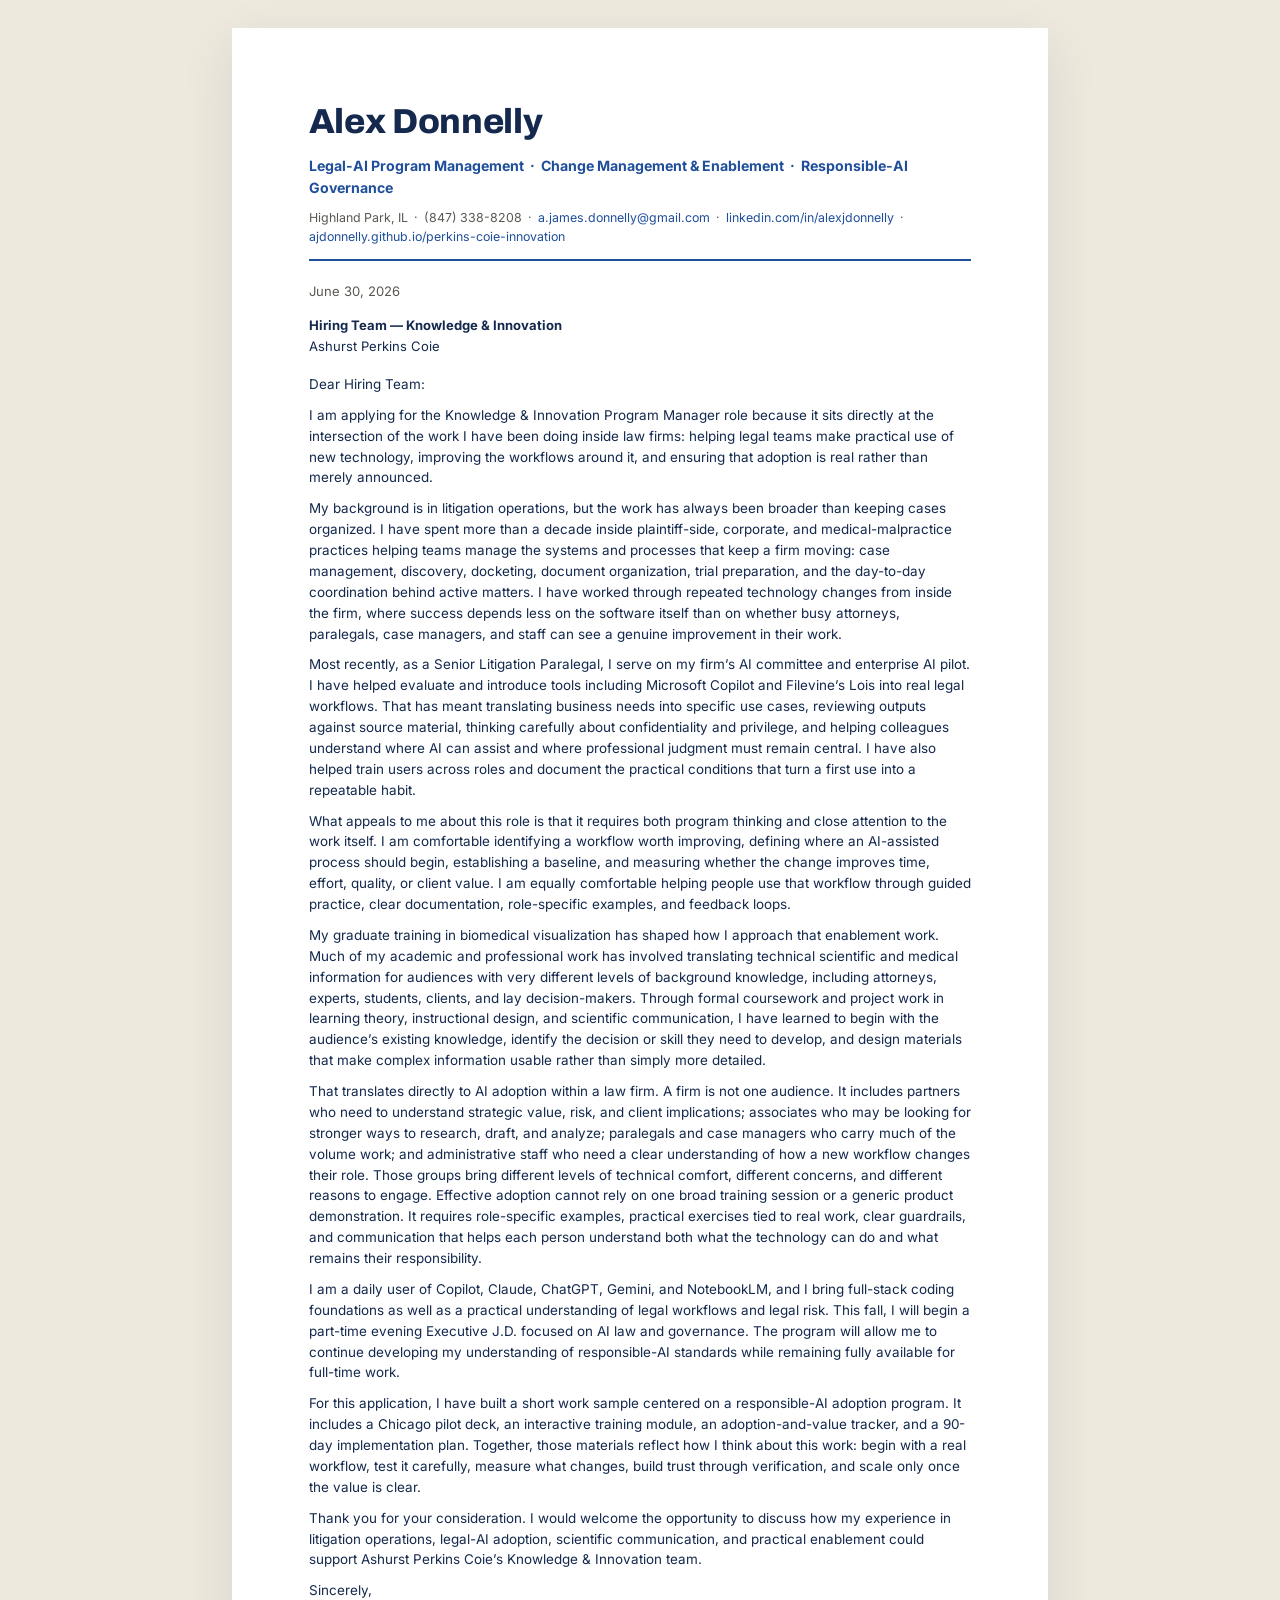
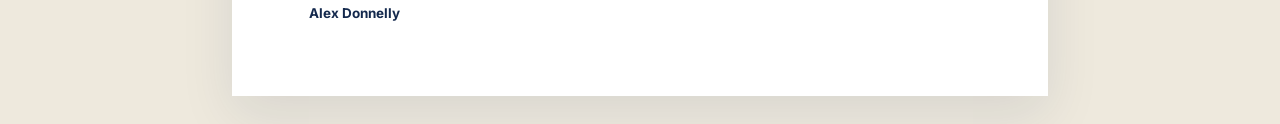
==== cover-letter.html @ 572c7a82 "Initial commit" ====
<!doctype html>
<html lang="en">
<head>
<meta charset="utf-8">
<meta name="viewport" content="width=device-width, initial-scale=1">
<title>Alex Donnelly — Cover Letter · Knowledge &amp; Innovation Program Manager</title>
<link rel="icon" href="favicon.svg" type="image/svg+xml">
<link rel="preconnect" href="https://fonts.googleapis.com">
<link rel="preconnect" href="https://fonts.gstatic.com" crossorigin>
<link href="https://fonts.googleapis.com/css2?family=Archivo:wght@700;800&family=Inter:wght@400;500;600;700;800&display=swap" rel="stylesheet">
<style>
  :root { --ink:#14294d; --muted:#5b5852; --line:#d9d3c8; --accent:#1f4e9b; --paper:#ffffff; }
  * { box-sizing: border-box; }
  html, body { margin:0; padding:0; background:#eee9dd; color:var(--ink);
    font-family: Inter, ui-sans-serif, system-ui, -apple-system, "Segoe UI", Arial, sans-serif; line-height:1.55; }
  .sheet { max-width: 8.5in; margin: 28px auto; background: var(--paper); padding: 0.7in 0.8in 0.65in;
    box-shadow: 0 18px 50px rgba(20,41,77,0.10); }
  .name { margin:0; font-family:"Archivo", Inter, sans-serif; font-weight:800; font-size:26pt;
    letter-spacing:-0.01em; color:var(--ink); }
  .title-line { margin:6px 0 0; color:var(--accent); font-weight:700; font-size:10.6pt; }
  .contact { margin:9px 0 0; padding-bottom:13px; border-bottom:2px solid var(--accent);
    color:var(--muted); font-size:9.3pt; }
  .contact a { color:var(--accent); text-decoration:none; }
  .meta { margin:20px 0 0; font-size:9.8pt; }
  .meta .date { color:var(--muted); }
  .meta .to { margin-top:14px; }
  .meta .to strong { display:block; color:var(--ink); }
  .body p { margin:0 0 10px; font-size:10.1pt; }
  .sign { margin-top:16px; }
  .sign strong { display:block; margin-top:2px; }
  @page { size: letter; margin: 0.6in;
    @bottom-left { content: "Alex Donnelly \2014 Cover Letter \2014 K&I Program Manager"; font-family: Inter, Arial, sans-serif; font-size: 7.5pt; color: #8a857c; }
    @bottom-right { content: "Page " counter(page) " of " counter(pages); font-family: Inter, Arial, sans-serif; font-size: 7.5pt; color: #8a857c; }
  }
  @media print {
    html, body { background:#fff; -webkit-print-color-adjust:exact; print-color-adjust:exact; }
    .sheet { box-shadow:none; margin:0; max-width:none; padding:0; }
    .body p { orphans: 3; widows: 3; }
  }
</style>
</head>
<body>
  <div class="sheet">
    <h1 class="name">Alex Donnelly</h1>
    <p class="title-line">Legal-AI Program Management &nbsp;·&nbsp; Change Management &amp; Enablement &nbsp;·&nbsp; Responsible-AI Governance</p>
    <p class="contact">
      Highland Park, IL &nbsp;·&nbsp; (847) 338-8208 &nbsp;·&nbsp;
      <a href="mailto:a.james.donnelly@gmail.com">a.james.donnelly@gmail.com</a> &nbsp;·&nbsp;
      <a href="https://www.linkedin.com/in/alexjdonnelly">linkedin.com/in/alexjdonnelly</a> &nbsp;·&nbsp;
      <a href="https://ajdonnelly.github.io/perkins-coie-innovation/">ajdonnelly.github.io/perkins-coie-innovation</a>
    </p>

    <div class="meta">
      <div class="date">June 30, 2026</div>
      <div class="to">
        <strong>Hiring Team — Knowledge &amp; Innovation</strong>
        Ashurst Perkins Coie
      </div>
    </div>

    <div class="body" style="margin-top:18px;">
      <p>Dear Hiring Team:</p>
      <p>
        I am applying for the Knowledge &amp; Innovation Program Manager role because it sits directly at the
        intersection of the work I have been doing inside law firms: helping legal teams make practical use of
        new technology, improving the workflows around it, and ensuring that adoption is real rather than merely
        announced.
      </p>
      <p>
        My background is in litigation operations, but the work has always been broader than keeping cases
        organized. I have spent more than a decade inside plaintiff-side, corporate, and medical-malpractice
        practices helping teams manage the systems and processes that keep a firm moving: case management,
        discovery, docketing, document organization, trial preparation, and the day-to-day coordination behind
        active matters. I have worked through repeated technology changes from inside the firm, where success
        depends less on the software itself than on whether busy attorneys, paralegals, case managers, and staff
        can see a genuine improvement in their work.
      </p>
      <p>
        Most recently, as a Senior Litigation Paralegal, I serve on my firm&rsquo;s AI committee and enterprise
        AI pilot. I have helped evaluate and introduce tools including Microsoft Copilot and Filevine&rsquo;s
        Lois into real legal workflows. That has meant translating business needs into specific use cases,
        reviewing outputs against source material, thinking carefully about confidentiality and privilege, and
        helping colleagues understand where AI can assist and where professional judgment must remain central. I
        have also helped train users across roles and document the practical conditions that turn a first use
        into a repeatable habit.
      </p>
      <p>
        What appeals to me about this role is that it requires both program thinking and close attention to the
        work itself. I am comfortable identifying a workflow worth improving, defining where an AI-assisted
        process should begin, establishing a baseline, and measuring whether the change improves time, effort,
        quality, or client value. I am equally comfortable helping people use that workflow through guided
        practice, clear documentation, role-specific examples, and feedback loops.
      </p>
      <p>
        My graduate training in biomedical visualization has shaped how I approach that enablement work. Much of
        my academic and professional work has involved translating technical scientific and medical information
        for audiences with very different levels of background knowledge, including attorneys, experts, students,
        clients, and lay decision-makers. Through formal coursework and project work in learning theory,
        instructional design, and scientific communication, I have learned to begin with the audience&rsquo;s
        existing knowledge, identify the decision or skill they need to develop, and design materials that make
        complex information usable rather than simply more detailed.
      </p>
      <p>
        That translates directly to AI adoption within a law firm. A firm is not one audience. It includes
        partners who need to understand strategic value, risk, and client implications; associates who may be
        looking for stronger ways to research, draft, and analyze; paralegals and case managers who carry much
        of the volume work; and administrative staff who need a clear understanding of how a new workflow changes
        their role. Those groups bring different levels of technical comfort, different concerns, and different
        reasons to engage. Effective adoption cannot rely on one broad training session or a generic product
        demonstration. It requires role-specific examples, practical exercises tied to real work, clear
        guardrails, and communication that helps each person understand both what the technology can do and what
        remains their responsibility.
      </p>
      <p>
        I am a daily user of Copilot, Claude, ChatGPT, Gemini, and NotebookLM, and I bring full-stack coding
        foundations as well as a practical understanding of legal workflows and legal risk. This fall, I will
        begin a part-time evening Executive J.D. focused on AI law and governance. The program will allow me to
        continue developing my understanding of responsible-AI standards while remaining fully available for
        full-time work.
      </p>
      <p>
        For this application, I have built a short work sample centered on a responsible-AI adoption program. It
        includes a Chicago pilot deck, an interactive training module, an adoption-and-value tracker, and a
        90-day implementation plan. Together, those materials reflect how I think about this work: begin with a
        real workflow, test it carefully, measure what changes, build trust through verification, and scale only
        once the value is clear.
      </p>
      <p>
        Thank you for your consideration. I would welcome the opportunity to discuss how my experience in
        litigation operations, legal-AI adoption, scientific communication, and practical enablement could
        support Ashurst Perkins Coie&rsquo;s Knowledge &amp; Innovation team.
      </p>
      <p class="sign">Sincerely,<strong>Alex Donnelly</strong></p>
    </div>
  </div>
</body>
</html>
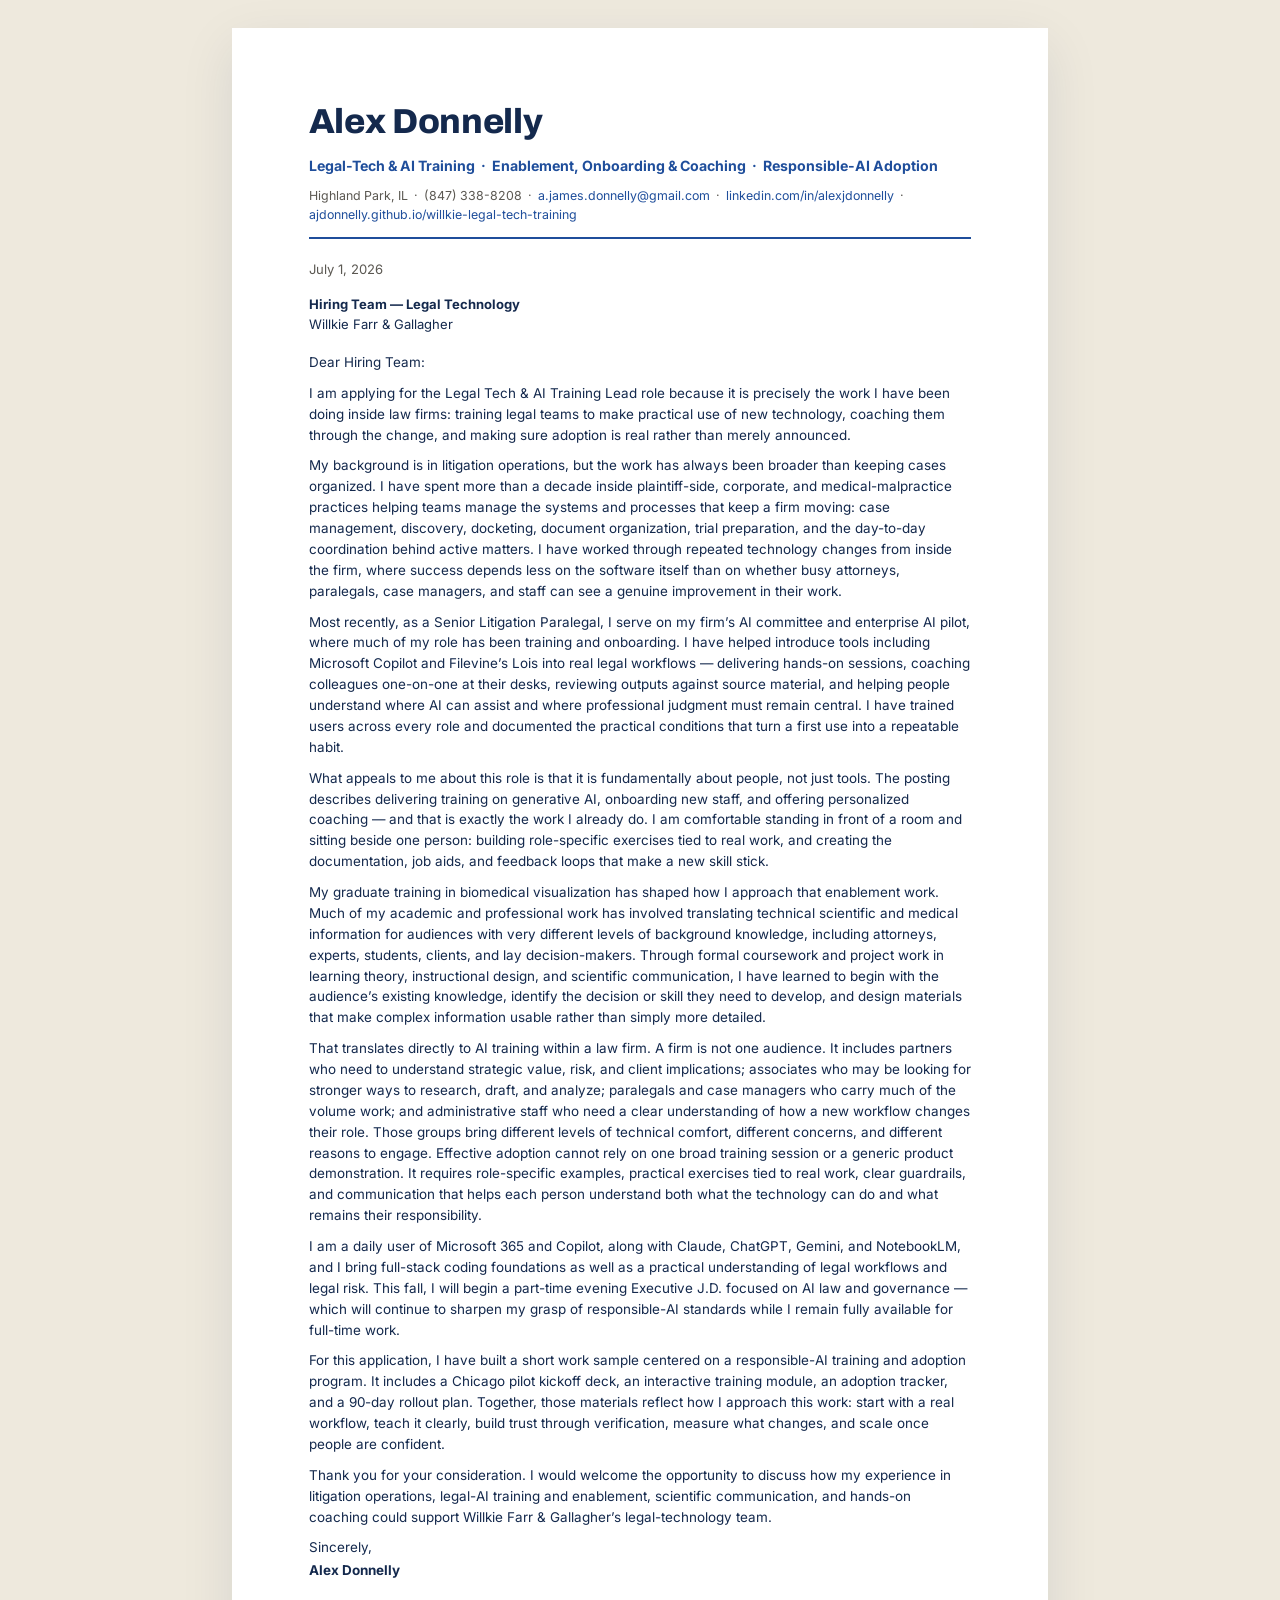
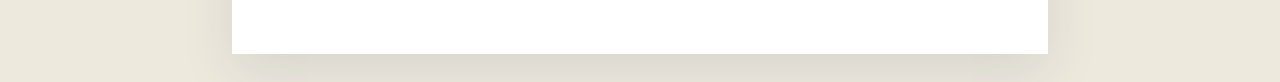
==== commit c82b07a9: "big push" ====
--- a/cover-letter.html
+++ b/cover-letter.html
@@ -3,7 +3,7 @@
 <head>
 <meta charset="utf-8">
 <meta name="viewport" content="width=device-width, initial-scale=1">
-<title>Alex Donnelly — Cover Letter · Knowledge &amp; Innovation Program Manager</title>
+<title>Alex Donnelly — Cover Letter · Legal Tech &amp; AI Training Lead</title>
 <link rel="icon" href="favicon.svg" type="image/svg+xml">
 <link rel="preconnect" href="https://fonts.googleapis.com">
 <link rel="preconnect" href="https://fonts.gstatic.com" crossorigin>
@@ -29,7 +29,7 @@
   .sign { margin-top:16px; }
   .sign strong { display:block; margin-top:2px; }
   @page { size: letter; margin: 0.6in;
-    @bottom-left { content: "Alex Donnelly \2014 Cover Letter \2014 K&I Program Manager"; font-family: Inter, Arial, sans-serif; font-size: 7.5pt; color: #8a857c; }
+    @bottom-left { content: "Alex Donnelly \2014 Cover Letter \2014 Legal Tech & AI Training Lead"; font-family: Inter, Arial, sans-serif; font-size: 7.5pt; color: #8a857c; }
     @bottom-right { content: "Page " counter(page) " of " counter(pages); font-family: Inter, Arial, sans-serif; font-size: 7.5pt; color: #8a857c; }
   }
   @media print {
@@ -42,29 +42,28 @@
 <body>
   <div class="sheet">
     <h1 class="name">Alex Donnelly</h1>
-    <p class="title-line">Legal-AI Program Management &nbsp;·&nbsp; Change Management &amp; Enablement &nbsp;·&nbsp; Responsible-AI Governance</p>
+    <p class="title-line">Legal-Tech &amp; AI Training &nbsp;·&nbsp; Enablement, Onboarding &amp; Coaching &nbsp;·&nbsp; Responsible-AI Adoption</p>
     <p class="contact">
       Highland Park, IL &nbsp;·&nbsp; (847) 338-8208 &nbsp;·&nbsp;
       <a href="mailto:a.james.donnelly@gmail.com">a.james.donnelly@gmail.com</a> &nbsp;·&nbsp;
       <a href="https://www.linkedin.com/in/alexjdonnelly">linkedin.com/in/alexjdonnelly</a> &nbsp;·&nbsp;
-      <a href="https://ajdonnelly.github.io/perkins-coie-innovation/">ajdonnelly.github.io/perkins-coie-innovation</a>
+      <a href="https://ajdonnelly.github.io/willkie-legal-tech-training/">ajdonnelly.github.io/willkie-legal-tech-training</a>
     </p>
 
     <div class="meta">
-      <div class="date">June 30, 2026</div>
+      <div class="date">July 1, 2026</div>
       <div class="to">
-        <strong>Hiring Team — Knowledge &amp; Innovation</strong>
-        Ashurst Perkins Coie
+        <strong>Hiring Team — Legal Technology</strong>
+        Willkie Farr &amp; Gallagher
       </div>
     </div>
 
     <div class="body" style="margin-top:18px;">
       <p>Dear Hiring Team:</p>
       <p>
-        I am applying for the Knowledge &amp; Innovation Program Manager role because it sits directly at the
-        intersection of the work I have been doing inside law firms: helping legal teams make practical use of
-        new technology, improving the workflows around it, and ensuring that adoption is real rather than merely
-        announced.
+        I am applying for the Legal Tech &amp; AI Training Lead role because it is precisely the work I have been
+        doing inside law firms: training legal teams to make practical use of new technology, coaching them
+        through the change, and making sure adoption is real rather than merely announced.
       </p>
       <p>
         My background is in litigation operations, but the work has always been broader than keeping cases
@@ -77,19 +76,19 @@
       </p>
       <p>
         Most recently, as a Senior Litigation Paralegal, I serve on my firm&rsquo;s AI committee and enterprise
-        AI pilot. I have helped evaluate and introduce tools including Microsoft Copilot and Filevine&rsquo;s
-        Lois into real legal workflows. That has meant translating business needs into specific use cases,
-        reviewing outputs against source material, thinking carefully about confidentiality and privilege, and
-        helping colleagues understand where AI can assist and where professional judgment must remain central. I
-        have also helped train users across roles and document the practical conditions that turn a first use
-        into a repeatable habit.
+        AI pilot, where much of my role has been training and onboarding. I have helped introduce tools
+        including Microsoft Copilot and Filevine&rsquo;s Lois into real legal workflows &mdash; delivering
+        hands-on sessions, coaching colleagues one-on-one at their desks, reviewing outputs against source
+        material, and helping people understand where AI can assist and where professional judgment must remain
+        central. I have trained users across every role and documented the practical conditions that turn a
+        first use into a repeatable habit.
       </p>
       <p>
-        What appeals to me about this role is that it requires both program thinking and close attention to the
-        work itself. I am comfortable identifying a workflow worth improving, defining where an AI-assisted
-        process should begin, establishing a baseline, and measuring whether the change improves time, effort,
-        quality, or client value. I am equally comfortable helping people use that workflow through guided
-        practice, clear documentation, role-specific examples, and feedback loops.
+        What appeals to me about this role is that it is fundamentally about people, not just tools. The posting
+        describes delivering training on generative AI, onboarding new staff, and offering personalized coaching
+        &mdash; and that is exactly the work I already do. I am comfortable standing in front of a room and
+        sitting beside one person: building role-specific exercises tied to real work, and creating the
+        documentation, job aids, and feedback loops that make a new skill stick.
       </p>
       <p>
         My graduate training in biomedical visualization has shaped how I approach that enablement work. Much of
@@ -101,7 +100,7 @@
         complex information usable rather than simply more detailed.
       </p>
       <p>
-        That translates directly to AI adoption within a law firm. A firm is not one audience. It includes
+        That translates directly to AI training within a law firm. A firm is not one audience. It includes
         partners who need to understand strategic value, risk, and client implications; associates who may be
         looking for stronger ways to research, draft, and analyze; paralegals and case managers who carry much
         of the volume work; and administrative staff who need a clear understanding of how a new workflow changes
@@ -112,23 +111,23 @@
         remains their responsibility.
       </p>
       <p>
-        I am a daily user of Copilot, Claude, ChatGPT, Gemini, and NotebookLM, and I bring full-stack coding
-        foundations as well as a practical understanding of legal workflows and legal risk. This fall, I will
-        begin a part-time evening Executive J.D. focused on AI law and governance. The program will allow me to
-        continue developing my understanding of responsible-AI standards while remaining fully available for
-        full-time work.
+        I am a daily user of Microsoft 365 and Copilot, along with Claude, ChatGPT, Gemini, and NotebookLM, and
+        I bring full-stack coding foundations as well as a practical understanding of legal workflows and legal
+        risk. This fall, I will begin a part-time evening Executive J.D. focused on AI law and governance
+        &mdash; which will continue to sharpen my grasp of responsible-AI standards while I remain fully
+        available for full-time work.
       </p>
       <p>
-        For this application, I have built a short work sample centered on a responsible-AI adoption program. It
-        includes a Chicago pilot deck, an interactive training module, an adoption-and-value tracker, and a
-        90-day implementation plan. Together, those materials reflect how I think about this work: begin with a
-        real workflow, test it carefully, measure what changes, build trust through verification, and scale only
-        once the value is clear.
+        For this application, I have built a short work sample centered on a responsible-AI training and adoption
+        program. It includes a Chicago pilot kickoff deck, an interactive training module, an adoption tracker,
+        and a 90-day rollout plan. Together, those materials reflect how I approach this work: start with a real
+        workflow, teach it clearly, build trust through verification, measure what changes, and scale once people
+        are confident.
       </p>
       <p>
         Thank you for your consideration. I would welcome the opportunity to discuss how my experience in
-        litigation operations, legal-AI adoption, scientific communication, and practical enablement could
-        support Ashurst Perkins Coie&rsquo;s Knowledge &amp; Innovation team.
+        litigation operations, legal-AI training and enablement, scientific communication, and hands-on coaching
+        could support Willkie Farr &amp; Gallagher&rsquo;s legal-technology team.
       </p>
       <p class="sign">Sincerely,<strong>Alex Donnelly</strong></p>
     </div>
